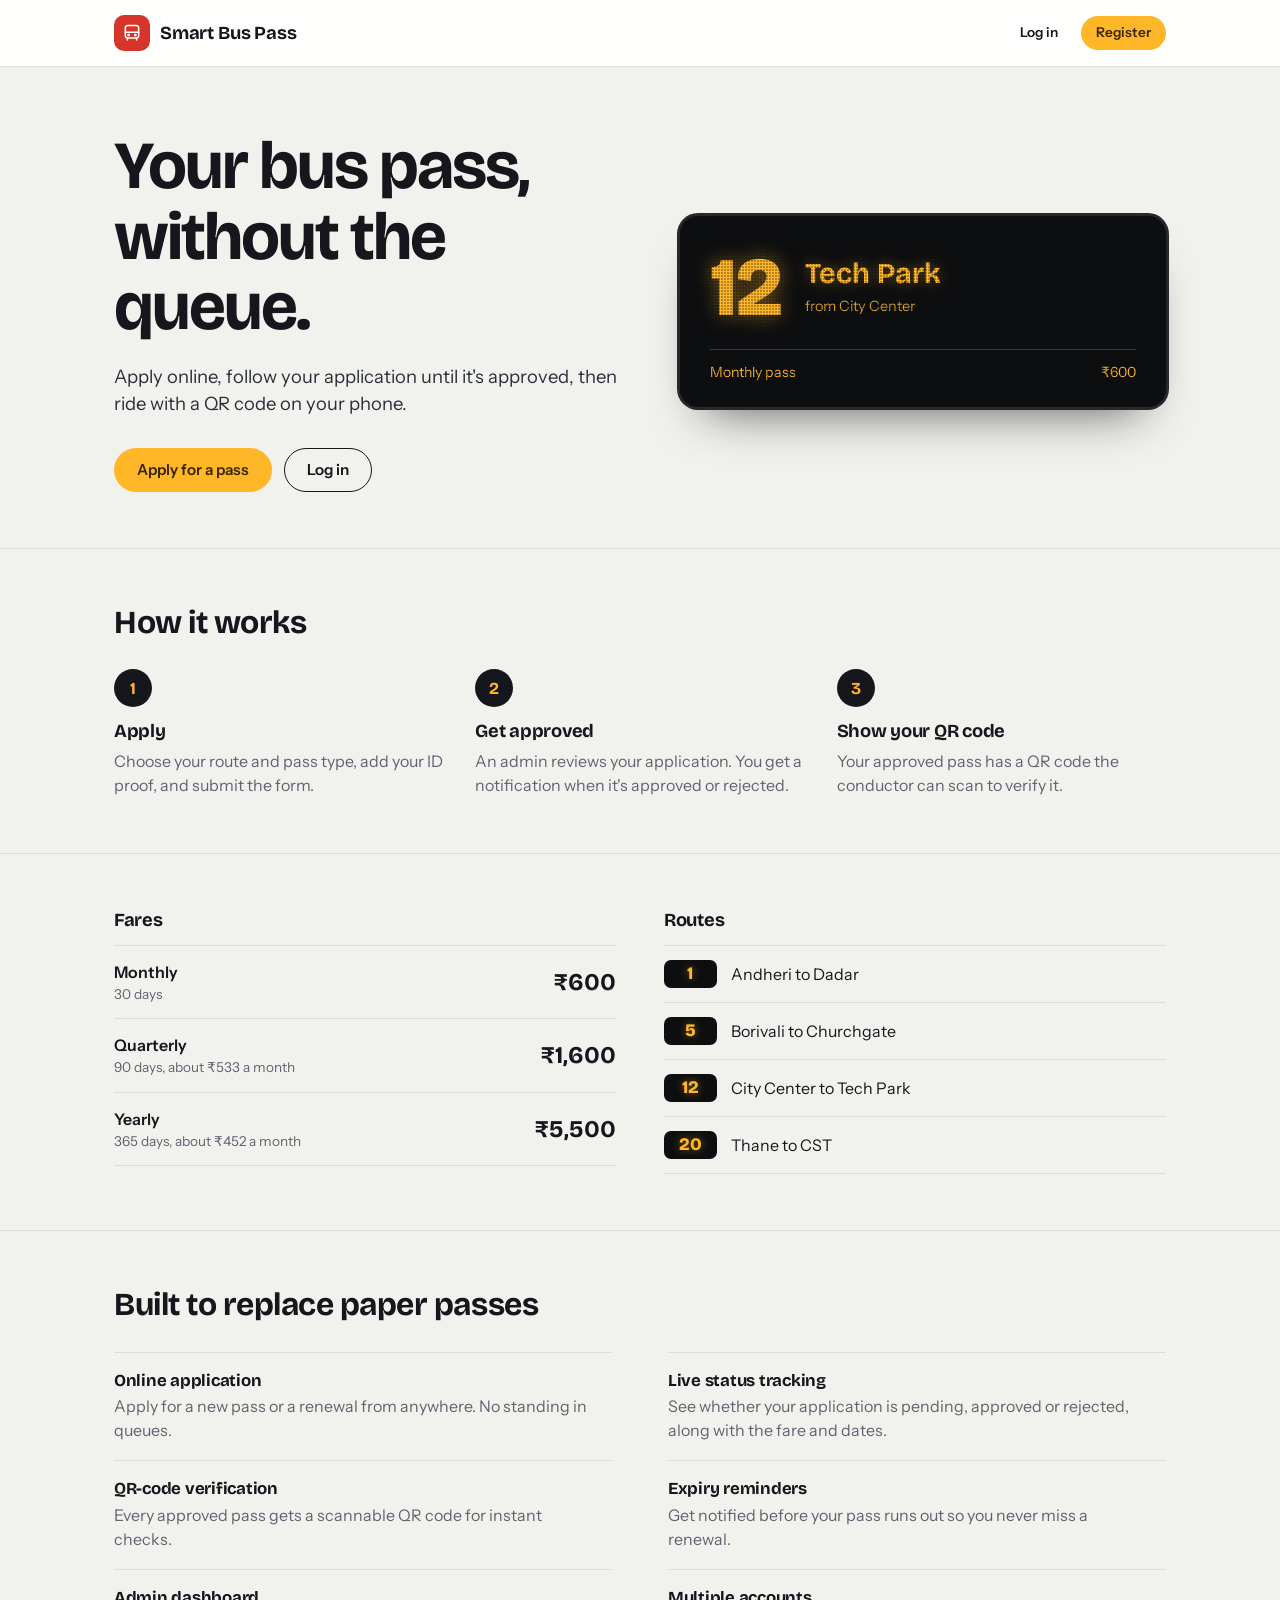
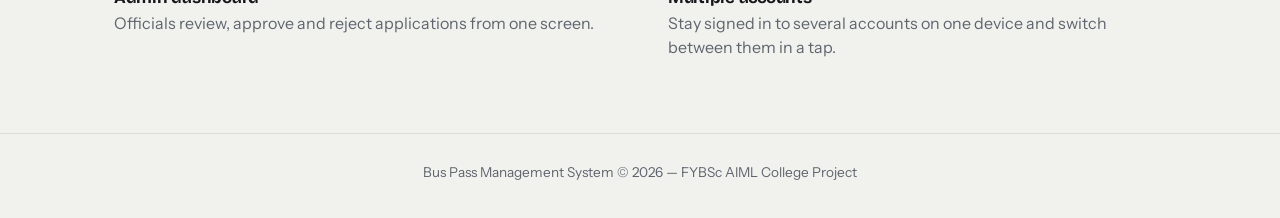
==== index.html @ 81a0984b "Add redesigned frontend with multi-account" ====
<!DOCTYPE html>
<html lang="en">
<head>
<meta charset="UTF-8">
<meta name="viewport" content="width=device-width, initial-scale=1.0">
<title>Smart Bus Pass - Apply for your bus pass online</title>
<link rel="preconnect" href="https://fonts.googleapis.com">
<link rel="preconnect" href="https://fonts.gstatic.com" crossorigin>
<link rel="stylesheet" href="https://fonts.googleapis.com/css2?family=Bricolage+Grotesque:opsz,wght@12..96,500..800&family=Instrument+Sans:wght@400..700&display=swap">
<link rel="stylesheet" href="css/style.css">
</head>
<body>

<header id="topbar"></header>

<main>
  <section class="hero">
    <div class="wrap hero-grid">
      <div>
        <h1>Your bus pass, without the queue.</h1>
        <p class="lede">Apply online, follow your application until it's approved, then ride with a QR code on your phone.</p>
        <div class="hero-cta">
          <a class="btn btn-accent" href="register.html">Apply for a pass</a>
          <a class="btn btn-outline" href="login.html">Log in</a>
        </div>
      </div>

      <div class="board" role="img" aria-label="A bus destination board showing the available routes">
        <div class="roll" id="roll">
          <div class="board-no" id="boardNo">12</div>
          <div>
            <div class="board-dest" id="boardDest">Tech Park</div>
            <div class="board-via" id="boardVia">from City Center</div>
          </div>
        </div>
        <div class="board-foot"><span>Monthly pass</span><span>₹600</span></div>
      </div>
    </div>
  </section>

  <section class="section">
    <div class="wrap">
      <h2>How it works</h2>
      <div class="steps-3">
        <div>
          <div class="step-n">1</div>
          <h3>Apply</h3>
          <p>Choose your route and pass type, add your ID proof, and submit the form.</p>
        </div>
        <div>
          <div class="step-n">2</div>
          <h3>Get approved</h3>
          <p>An admin reviews your application. You get a notification when it's approved or rejected.</p>
        </div>
        <div>
          <div class="step-n">3</div>
          <h3>Show your QR code</h3>
          <p>Your approved pass has a QR code the conductor can scan to verify it.</p>
        </div>
      </div>
    </div>
  </section>

  <section class="section">
    <div class="wrap split">
      <div>
        <h3>Fares</h3>
        <ul class="fare-list" id="fareList"></ul>
      </div>
      <div>
        <h3>Routes</h3>
        <ul class="route-list" id="routeList"></ul>
      </div>
    </div>
  </section>

  <section class="section">
    <div class="wrap">
      <h2>Built to replace paper passes</h2>
      <div class="feature-list">
        <div><h3>Online application</h3><p>Apply for a new pass or a renewal from anywhere. No standing in queues.</p></div>
        <div><h3>Live status tracking</h3><p>See whether your application is pending, approved or rejected, along with the fare and dates.</p></div>
        <div><h3>QR-code verification</h3><p>Every approved pass gets a scannable QR code for instant checks.</p></div>
        <div><h3>Expiry reminders</h3><p>Get notified before your pass runs out so you never miss a renewal.</p></div>
        <div><h3>Admin dashboard</h3><p>Officials review, approve and reject applications from one screen.</p></div>
        <div><h3>Multiple accounts</h3><p>Stay signed in to several accounts on one device and switch between them in a tap.</p></div>
      </div>
    </div>
  </section>
</main>

<p class="footer">Bus Pass Management System &copy; 2026 &mdash; FYBSc AIML College Project</p>

<script src="js/app.js"></script>
<script>
(function () {
  initNavbar('home');

  /* Fares and routes come from js/app.js so they are edited in one place */
  document.getElementById('fareList').innerHTML = Object.keys(PASS_TYPES).map(function (name) {
    const p = PASS_TYPES[name];
    const perMonth = Math.round(p.price / (p.days / 30));
    return '<li><span class="fare-name">' + name + '<span class="fare-note">' + p.days + ' days' +
      (p.days > 30 ? ', about ₹' + perMonth + ' a month' : '') + '</span></span>' +
      '<span class="fare-price">₹' + p.price.toLocaleString('en-IN') + '</span></li>';
  }).join('');

  document.getElementById('routeList').innerHTML = ROUTES.map(function (r) {
    return '<li><span class="plate">' + r.no + '</span><span>' + r.from + ' to ' + r.to + '</span></li>';
  }).join('');

  /* The one piece of motion on this page: the board rolls through the routes */
  if (window.matchMedia('(prefers-reduced-motion: reduce)').matches) return;
  const roll = document.getElementById('roll');
  let i = ROUTES.findIndex(function (r) { return r.no === '12'; });
  setInterval(function () {
    i = (i + 1) % ROUTES.length;
    roll.classList.add('out');
    setTimeout(function () {
      const r = ROUTES[i];
      document.getElementById('boardNo').textContent = r.no;
      document.getElementById('boardDest').textContent = r.to;
      document.getElementById('boardVia').textContent = 'from ' + r.from;
      roll.classList.remove('out');
      roll.classList.add('in');
      setTimeout(function () { roll.classList.remove('in'); }, 320);
    }, 300);
  }, 3400);
})();
</script>
</body>
</html>
---- css/style.css ----
/* =========================================================
   Smart Bus Pass - Stylesheet
   Look: the amber LED destination board of a city bus, and
   a paper ticket with a tear-off stub for the pass itself.
   ========================================================= */

/* ===== Tokens ===== */
:root{
  --ink:#15171c;
  --ink-soft:#2b2f38;
  --paper:#f1f2ee;
  --card:#ffffff;
  --line:#dcdfd8;
  --line-soft:#eaece6;
  --muted:#5f646e;

  --signal:#d7352b;
  --lamp:#ffb627;
  --lamp-ink:#3a2700;

  --ok:#0f7a5f;   --ok-bg:#d9efe7;
  --warn:#8a5700; --warn-bg:#ffefc4;
  --bad:#b3271f;  --bad-bg:#fbe0dd;
  --off:#5f646e;  --off-bg:#e6e8e3;

  --display:"Bricolage Grotesque","Trebuchet MS",system-ui,sans-serif;
  --body:"Instrument Sans",system-ui,-apple-system,"Segoe UI",Roboto,sans-serif;

  --r-input:10px;
  --r-card:16px;
  --r-ticket:20px;
}

/* ===== Base ===== */
*{box-sizing:border-box;margin:0;padding:0;}
html{-webkit-text-size-adjust:100%;}
body{
  font-family:var(--body);
  font-size:1rem;line-height:1.5;
  background:var(--paper);color:var(--ink);
  min-height:100vh;
  -webkit-font-smoothing:antialiased;
}
h1,h2,h3{font-family:var(--display);letter-spacing:-.015em;line-height:1.15;}
a{color:inherit;text-decoration:none;}
ul{list-style:none;}
button{font-family:inherit;}
:focus-visible{outline:2px solid var(--ink);outline-offset:2px;}
.on-dark :focus-visible{outline-color:var(--lamp);}
.ic{display:block;flex:none;}
[hidden]{display:none !important;}

.wrap{max-width:1100px;margin:0 auto;padding:0 24px;}
.page{padding-top:36px;padding-bottom:72px;}
.page-narrow{max-width:760px;}

/* ===== Top bar ===== */
.topbar{
  position:sticky;top:0;z-index:40;
  background:rgba(255,255,255,.94);
  -webkit-backdrop-filter:saturate(1.4) blur(8px);backdrop-filter:saturate(1.4) blur(8px);
  border-bottom:1px solid var(--line);
}
.topbar-inner{
  max-width:1100px;margin:0 auto;padding:0 24px;min-height:66px;
  display:flex;align-items:center;gap:20px;flex-wrap:wrap;
}
.brand{display:inline-flex;align-items:center;gap:10px;font:700 1.15rem var(--display);letter-spacing:-.01em;}
.brand-mark{
  width:36px;height:36px;border-radius:10px;background:var(--signal);color:#fff;
  display:grid;place-items:center;flex:none;
}
.topnav{display:flex;gap:4px;flex:1;}
.nav-link{
  padding:8px 14px;border-radius:999px;font-weight:600;font-size:.92rem;
  color:var(--ink-soft);white-space:nowrap;transition:background .15s,color .15s;
}
.nav-link:hover{background:var(--line-soft);}
.nav-link.active{background:var(--ink);color:#fff;}
.topbar-right{display:flex;align-items:center;gap:8px;margin-left:auto;}
.admin-tag{
  background:var(--lamp);color:var(--lamp-ink);font:700 .75rem var(--body);
  padding:3px 10px;border-radius:999px;margin-left:2px;
}

.icon-btn{
  position:relative;width:42px;height:42px;border-radius:50%;
  display:grid;place-items:center;border:1.5px solid var(--line);background:#fff;color:var(--ink);
  transition:border-color .15s;
}
.icon-btn:hover{border-color:var(--ink);}
.count-dot{
  position:absolute;top:-6px;right:-6px;min-width:22px;height:22px;padding:0 4px;border-radius:999px;
  background:var(--signal);color:#fff;font:700 .72rem/18px var(--body);text-align:center;
  border:2px solid #fff;box-sizing:border-box;
}

@media(max-width:820px){
  .wrap{padding:0 16px;}
  .page{padding-top:26px;}
  .topbar-inner{padding:10px 16px;gap:10px 12px;}
  .topnav{order:3;flex-basis:100%;overflow-x:auto;padding-bottom:4px;-webkit-overflow-scrolling:touch;}
  .acct-name{display:none;}
  .acct-btn{padding-right:8px;}
  .brand{font-size:1.02rem;gap:8px;}
  .topbar-right .btn-sm{padding:7px 12px;}
  .filters .search{min-width:0;flex:1 1 200px;}
}

/* ===== Account switcher ===== */
.acct{position:relative;}
.acct-btn{
  display:inline-flex;align-items:center;gap:8px;padding:4px 10px 4px 4px;
  border-radius:999px;border:1.5px solid var(--line);background:#fff;cursor:pointer;
  font:600 .9rem var(--body);color:var(--ink);transition:border-color .15s;
}
.acct-btn:hover,.acct-btn[aria-expanded="true"]{border-color:var(--ink);}
.acct-btn .ic{transition:transform .15s;}
.acct-btn[aria-expanded="true"] .ic{transform:rotate(180deg);}
.avatar{
  display:inline-grid;place-items:center;border-radius:50%;color:#fff;
  font:700 .8rem var(--body);flex:none;letter-spacing:.02em;
}
.acct-panel{
  position:absolute;right:0;top:calc(100% + 10px);width:min(340px,92vw);
  background:#fff;border:1px solid var(--line);border-radius:16px;padding:8px;z-index:60;
  box-shadow:0 24px 48px -16px rgba(13,14,16,.35);
}
.acct-title{padding:8px 10px 6px;font-size:.82rem;color:var(--muted);font-weight:600;}
.acct-list{display:grid;gap:2px;}
.acct-item{
  width:100%;display:flex;align-items:center;gap:12px;padding:8px 10px;border-radius:12px;
  border:0;background:transparent;cursor:pointer;text-align:left;font:inherit;color:inherit;
}
.acct-item:hover{background:var(--line-soft);}
.acct-item.current{background:#fff6dc;cursor:default;}
.acct-item.current .ic{color:var(--ok);}
.acct-meta{flex:1;min-width:0;display:flex;flex-direction:column;}
.acct-meta b{font-size:.92rem;font-weight:600;}
.acct-meta small{color:var(--muted);font-size:.8rem;overflow:hidden;text-overflow:ellipsis;white-space:nowrap;}
.acct-actions{border-top:1px solid var(--line-soft);margin-top:8px;padding-top:6px;display:grid;}
.acct-action{
  display:flex;align-items:center;gap:10px;padding:10px;border-radius:10px;border:0;background:none;
  cursor:pointer;font:600 .9rem var(--body);color:var(--ink);text-align:left;width:100%;
}
.acct-action:hover{background:var(--line-soft);}
.acct-action.danger{color:var(--bad);}
.acct-note{padding:8px 10px;font-size:.82rem;color:var(--muted);}
.tag{
  font:700 .7rem var(--body);padding:2px 8px;border-radius:999px;background:var(--lamp);color:var(--lamp-ink);
}
.count-pill{
  min-width:22px;height:22px;padding:0 6px;border-radius:999px;background:var(--signal);color:#fff;
  font:700 .75rem/22px var(--body);text-align:center;
}

/* ===== Page header ===== */
.page-head{margin-bottom:26px;}
.page-head h1{font-size:clamp(1.7rem,3.4vw,2.3rem);font-weight:700;}
.page-head p{color:var(--muted);margin-top:6px;max-width:60ch;}
.page-head .row{display:flex;align-items:center;gap:12px;flex-wrap:wrap;}

/* ===== Cards & layout ===== */
.card{
  background:var(--card);border:1px solid var(--line);border-radius:var(--r-card);
  padding:24px;margin-bottom:22px;
}
.card-head{display:flex;justify-content:space-between;align-items:center;gap:12px;flex-wrap:wrap;margin-bottom:14px;}
.card-head h2{font-size:1.15rem;font-weight:700;}
.grid{display:grid;gap:20px;}
.grid-2{grid-template-columns:1fr 1fr;}
.grid-3{grid-template-columns:repeat(3,1fr);}
@media(max-width:800px){.grid-2,.grid-3{grid-template-columns:1fr;}}

/* ===== Stat strip ===== */
.stats{
  display:grid;grid-template-columns:repeat(4,1fr);
  background:#fff;border:1px solid var(--line);border-radius:var(--r-card);margin-bottom:24px;
}
.stat{padding:20px 22px;border-left:1px solid var(--line);}
.stat:first-child{border-left:0;}
.stat-num{font:700 2.4rem/1 var(--display);letter-spacing:-.02em;}
.stat-label{display:flex;align-items:center;gap:8px;color:var(--muted);font-size:.9rem;margin-top:10px;}
.dot{width:8px;height:8px;border-radius:50%;background:var(--ink);flex:none;}
.dot.ok{background:var(--ok);} .dot.warn{background:var(--lamp);} .dot.bad{background:var(--bad);}
@media(max-width:760px){
  .stats{grid-template-columns:1fr 1fr;}
  .stat:nth-child(3){border-left:0;}
  .stat:nth-child(n+3){border-top:1px solid var(--line);}
}

/* ===== Route plate + LED board ===== */
.plate{
  display:inline-flex;align-items:center;justify-content:center;min-width:2.6em;padding:.05em .5em;
  background:#0d0e10;color:var(--lamp);font:800 1.1rem/1.5 var(--display);letter-spacing:.02em;
  border-radius:7px;text-shadow:0 0 8px rgba(255,182,39,.5);flex:none;
}
.plate-lg{font-size:2rem;border-radius:10px;padding:.05em .55em;}

.board{
  position:relative;background:#0d0e10;color:var(--lamp);border-radius:18px;padding:30px 30px 24px;
  box-shadow:0 0 0 3px #26282e,0 28px 50px -26px rgba(13,14,16,.7);overflow:hidden;
}
.board::after{
  content:"";position:absolute;inset:0;pointer-events:none;
  background:radial-gradient(circle at center,transparent 0,transparent 1.1px,rgba(13,14,16,.5) 1.6px);
  background-size:3px 3px;
}
.board-row{display:flex;align-items:center;gap:22px;}
.board-no{font:800 clamp(3.2rem,8vw,5.2rem)/1 var(--display);text-shadow:0 0 20px rgba(255,182,39,.55);}
.board-dest{font:700 clamp(1.25rem,2.6vw,1.8rem)/1.15 var(--display);text-shadow:0 0 14px rgba(255,182,39,.45);}
.board-via{font-size:.9rem;opacity:.85;margin-top:6px;}
.board-foot{
  border-top:1px solid rgba(255,182,39,.25);margin-top:20px;padding-top:12px;
  display:flex;justify-content:space-between;gap:12px;font-size:.88rem;
}
.roll{display:flex;align-items:center;gap:22px;min-width:0;}
.roll.out{animation:rollOut .3s ease-in forwards;}
.roll.in{animation:rollIn .3s ease-out;}
@keyframes rollOut{to{transform:translateY(-45%);opacity:0;}}
@keyframes rollIn{from{transform:translateY(45%);opacity:0;}}

/* ===== Forms ===== */
.field{margin-bottom:18px;}
.field > label,.label{display:block;font-weight:600;font-size:.9rem;margin-bottom:6px;}
.field input:not([type="radio"]),
.field select,
.control{
  width:100%;padding:12px 14px;border:1.5px solid var(--line);border-radius:var(--r-input);
  font:inherit;font-size:.97rem;background:#fff;color:var(--ink);transition:border-color .15s,box-shadow .15s;
}
.field select,select.control{
  appearance:none;-webkit-appearance:none;padding-right:38px;
  background-image:url("data:image/svg+xml,%3Csvg xmlns='http://www.w3.org/2000/svg' width='16' height='16' viewBox='0 0 24 24' fill='none' stroke='%2315171c' stroke-width='2' stroke-linecap='round' stroke-linejoin='round'%3E%3Cpath d='m6 9 6 6 6-6'/%3E%3C/svg%3E");
  background-repeat:no-repeat;background-position:right 12px center;
}
.field input:not([type="radio"]):focus,
.field select:focus,
.control:focus{
  outline:none;border-color:var(--ink);box-shadow:0 0 0 4px rgba(255,182,39,.45);
}
.form-hint{font-size:.82rem;color:var(--muted);margin-top:5px;}
.error-text{
  display:none;color:var(--bad);font-size:.88rem;margin-top:8px;font-weight:600;
}
.search{position:relative;}
.search .ic{position:absolute;left:12px;top:50%;transform:translateY(-50%);color:var(--muted);}
.search .control{padding-left:38px;}

/* Pass type tiles */
.tiles{display:grid;grid-template-columns:repeat(3,1fr);gap:10px;}
.tile{position:relative;display:block;}
.tile input{position:absolute;inset:0;opacity:0;cursor:pointer;margin:0;}
.tile-body{
  display:block;height:100%;border:1.5px solid var(--line);border-radius:12px;padding:12px 14px;
  background:#fff;transition:border-color .15s,background .15s;
}
.tile:hover .tile-body{border-color:var(--ink-soft);}
.tile input:checked + .tile-body{border-color:var(--ink);background:#fff8e2;box-shadow:inset 0 0 0 1px var(--ink);}
.tile input:focus-visible + .tile-body{outline:2px solid var(--ink);outline-offset:2px;}
.tile-name{display:block;font-weight:600;font-size:.9rem;}
.tile-price{display:block;font:700 1.35rem var(--display);margin-top:2px;}
.tile-sub{display:block;color:var(--muted);font-size:.8rem;}
@media(max-width:520px){.tiles{grid-template-columns:1fr;}}

/* ===== Buttons ===== */
.btn{
  display:inline-flex;align-items:center;justify-content:center;gap:8px;
  padding:11px 22px;border-radius:999px;border:1.5px solid transparent;cursor:pointer;
  font:600 .95rem var(--body);line-height:1.3;transition:background .15s,color .15s,border-color .15s,transform .05s;
}
.btn:active{transform:translateY(1px);}
.btn-primary{background:var(--ink);color:#fff;}
.btn-primary:hover{background:var(--ink-soft);}
.btn-accent{background:var(--lamp);color:var(--lamp-ink);}
.btn-accent:hover{background:#ffc552;}
.btn-outline{border-color:var(--ink);color:var(--ink);background:transparent;}
.btn-outline:hover{background:var(--ink);color:#fff;}
.btn-ghost{color:var(--ink);background:transparent;}
.btn-ghost:hover{background:var(--line-soft);}
.btn-success{background:var(--ok);color:#fff;}
.btn-success:hover{filter:brightness(1.1);}
.btn-danger{background:#fff;color:var(--bad);border-color:#efc3bf;}
.btn-danger:hover{background:var(--bad-bg);}
.btn-block{width:100%;}
.btn-sm{padding:7px 14px;font-size:.85rem;}

/* ===== Badges ===== */
.badge{
  display:inline-flex;align-items:center;gap:6px;padding:3px 11px 3px 9px;border-radius:999px;
  font-size:.8rem;font-weight:600;white-space:nowrap;
}
.badge::before{content:"";width:7px;height:7px;border-radius:50%;background:currentColor;}
.badge-pending{background:var(--warn-bg);color:var(--warn);}
.badge-approved{background:var(--ok-bg);color:var(--ok);}
.badge-rejected{background:var(--bad-bg);color:var(--bad);}
.badge-expired{background:var(--off-bg);color:var(--off);}

/* ===== Tables ===== */
.table-wrap{overflow-x:auto;margin:0 -6px;padding:0 6px;}
table{width:100%;border-collapse:collapse;}
th,td{text-align:left;padding:14px 12px;border-bottom:1px solid var(--line-soft);font-size:.93rem;vertical-align:middle;}
th{color:var(--muted);font-size:.82rem;font-weight:600;white-space:nowrap;}
tbody tr:last-child td{border-bottom:0;}
tbody tr:hover td{background:#fafaf7;}
.cell-route{display:flex;align-items:center;gap:10px;}
.cell-route span:last-child{min-width:150px;}
.pass-id{font-weight:700;font-variant-numeric:tabular-nums;letter-spacing:.03em;}
.sub-line{display:block;color:var(--muted);font-size:.8rem;}

/* ===== Auth pages ===== */
.auth{min-height:100vh;display:grid;grid-template-columns:minmax(340px,5fr) 6fr;}
.auth-side{
  background:var(--ink);color:#fff;padding:40px 44px;
  display:flex;flex-direction:column;justify-content:space-between;gap:36px;
}
.auth-side .brand-mark{background:var(--signal);}
.auth-tag{font:700 clamp(1.5rem,2.6vw,2.1rem)/1.15 var(--display);letter-spacing:-.02em;max-width:16ch;}
.auth-main{display:flex;align-items:center;justify-content:center;padding:40px 24px;}
.auth-form{width:100%;max-width:400px;}
.auth-form h1{font-size:2rem;font-weight:700;}
.auth-form .sub{color:var(--muted);margin:6px 0 26px;}
.auth-form .switch{margin-top:20px;color:var(--muted);font-size:.93rem;}
.auth-form .switch a{color:var(--ink);font-weight:700;text-decoration:underline;text-underline-offset:3px;}
.notice{
  background:#fff8e2;border:1px solid #f0d78a;border-radius:12px;padding:12px 14px;
  font-size:.9rem;margin-bottom:20px;
}
.notice a{font-weight:700;text-decoration:underline;text-underline-offset:3px;}
.demo{margin-top:26px;padding-top:18px;border-top:1px solid var(--line);}
.demo p{font-size:.82rem;color:var(--muted);margin-bottom:10px;}
.demo .row{display:flex;gap:8px;flex-wrap:wrap;}
@media(max-width:860px){
  .auth{grid-template-columns:1fr;}
  .auth-side{padding:20px 24px;}
  .auth-side .board,.auth-side .auth-tag{display:none;}
  .auth-main{align-items:flex-start;padding-top:32px;}
}

/* ===== Landing ===== */
.hero{padding:64px 0 56px;}
.hero-grid{display:grid;grid-template-columns:1.05fr 1fr;gap:56px;align-items:center;}
.hero h1{font-size:clamp(2.5rem,5.6vw,4.2rem);font-weight:700;letter-spacing:-.03em;line-height:1.05;}
.lede{font-size:1.15rem;color:var(--ink-soft);margin-top:20px;max-width:46ch;}
.hero-cta{display:flex;gap:12px;flex-wrap:wrap;margin-top:30px;}
.section{padding:56px 0;border-top:1px solid var(--line);}
.section > .wrap > h2{font-size:clamp(1.5rem,3vw,2rem);font-weight:700;margin-bottom:28px;}
.steps-3{display:grid;grid-template-columns:repeat(3,1fr);gap:32px;}
.step-n{
  width:38px;height:38px;border-radius:50%;background:var(--ink);color:var(--lamp);
  display:grid;place-items:center;font:700 1.05rem var(--display);margin-bottom:14px;
}
.steps-3 h3{font-size:1.15rem;margin-bottom:6px;}
.steps-3 p{color:var(--muted);max-width:34ch;}
.split{display:grid;grid-template-columns:1fr 1fr;gap:48px;}
.split h3{font-size:1.15rem;margin-bottom:14px;}
.fare-list li,.route-list li{
  display:flex;align-items:center;gap:14px;padding:14px 0;border-bottom:1px solid var(--line);
}
.fare-list li:first-child,.route-list li:first-child{border-top:1px solid var(--line);}
.fare-name{font-weight:600;}
.fare-note{display:block;color:var(--muted);font-size:.85rem;font-weight:400;}
.fare-price{margin-left:auto;font:700 1.5rem var(--display);}
.route-list .plate{min-width:3em;}
.feature-list{display:grid;grid-template-columns:1fr 1fr;gap:0 56px;}
.feature-list div{padding:18px 0;border-top:1px solid var(--line);}
.feature-list h3{font-size:1.05rem;margin-bottom:4px;}
.feature-list p{color:var(--muted);max-width:44ch;}
@media(max-width:860px){
  .hero{padding-top:36px;}
  .hero-grid,.split,.feature-list{grid-template-columns:1fr;gap:32px;}
  .feature-list{gap:0;}
  .steps-3{grid-template-columns:1fr;gap:26px;}
}
.footer{text-align:center;padding:28px 20px 36px;color:var(--muted);font-size:.85rem;border-top:1px solid var(--line);}

/* ===== Apply page ===== */
.apply-grid{display:grid;grid-template-columns:1fr 330px;gap:24px;align-items:start;}
.summary{position:sticky;top:90px;background:var(--ink);color:#fff;border-radius:var(--r-card);padding:22px;}
.summary h2{font-size:1rem;font-weight:600;color:#c9ccd3;margin-bottom:16px;font-family:var(--body);letter-spacing:0;}
.summary .route-line{display:flex;align-items:center;gap:14px;min-height:56px;}
.summary .route-name{font:700 1.15rem/1.2 var(--display);}
.summary dl{margin-top:18px;border-top:1px solid #383c46;}
.summary dl div{display:flex;justify-content:space-between;padding:11px 0;border-bottom:1px solid #383c46;font-size:.93rem;}
.summary dt{color:#c9ccd3;}
.summary .total{display:flex;justify-content:space-between;align-items:baseline;margin-top:16px;}
.summary .total b{font:700 2.1rem var(--display);color:var(--lamp);}
@media(max-width:900px){.apply-grid{grid-template-columns:1fr;}.summary{position:static;order:-1;}}

/* ===== Track ===== */
.track-top{display:flex;justify-content:space-between;align-items:center;gap:12px;flex-wrap:wrap;}
.track-id{display:flex;align-items:center;gap:12px;flex-wrap:wrap;}
.kv{display:grid;grid-template-columns:repeat(4,1fr);gap:16px;margin-top:18px;}
.kv dt{color:var(--muted);font-size:.82rem;}
.kv dd{font-weight:600;margin-top:2px;}
@media(max-width:800px){.kv{grid-template-columns:1fr 1fr;}}
.steps{display:grid;grid-template-columns:repeat(3,1fr);margin-top:24px;}
.step{position:relative;text-align:center;font-size:.85rem;color:var(--muted);}
.step-dot{
  width:28px;height:28px;border-radius:50%;margin:0 auto 8px;display:grid;place-items:center;
  background:#fff;border:2px solid var(--line);color:var(--muted);position:relative;z-index:1;
}
.step::before{content:"";position:absolute;top:13px;left:-50%;width:100%;height:2px;background:var(--line);}
.step:first-child::before{display:none;}
.step.done,.step.current{color:var(--ink);font-weight:600;}
.step.done .step-dot{background:var(--ok);border-color:var(--ok);color:#fff;}
.step.done::before,.step.current::before{background:var(--ok);}
.step.current .step-dot{border-color:var(--lamp);color:var(--ink);box-shadow:0 0 0 4px rgba(255,182,39,.35);}
.step.bad{color:var(--bad);font-weight:600;}
.step.bad .step-dot{background:var(--bad);border-color:var(--bad);color:#fff;}
.step.bad::before{background:var(--bad);}
.step.off{font-weight:600;}
.step.off .step-dot{background:var(--off);border-color:var(--off);color:#fff;}
.step.off::before{background:var(--off);}

/* ===== Ticket (My pass) ===== */
.ticket{
  display:grid;grid-template-columns:1fr 250px;background:#fff;border-radius:var(--r-ticket);
  box-shadow:0 0 0 1px var(--line),0 24px 44px -26px rgba(13,14,16,.5);
  max-width:780px;margin:0 auto 32px;position:relative;
}
.ticket.expired{filter:grayscale(1);opacity:.75;}
.ticket-main{padding:26px 30px 28px;}
.ticket-top{display:flex;justify-content:space-between;align-items:center;margin-bottom:22px;}
.ticket-brand{display:flex;align-items:center;gap:8px;font:700 .95rem var(--display);}
.ticket-brand .brand-mark{width:26px;height:26px;border-radius:8px;}
.ticket-route{display:flex;align-items:center;gap:16px;}
.ticket-route .route-name{font:700 1.45rem/1.15 var(--display);letter-spacing:-.015em;}
.ticket .kv{grid-template-columns:1fr 1fr;margin-top:24px;gap:18px 20px;}
.ticket .meter-row{margin-top:24px;}
.meter-label{display:flex;justify-content:space-between;font-size:.85rem;color:var(--muted);margin-bottom:6px;}
.meter{height:6px;background:var(--line-soft);border-radius:4px;overflow:hidden;}
.meter i{display:block;height:100%;background:var(--ok);border-radius:4px;}
.meter.on-dark-meter{background:#383c46;}
.meter.on-dark-meter i{background:var(--lamp);}
.ticket-stub{
  position:relative;border-left:2px dashed var(--line);padding:26px 22px;
  display:flex;flex-direction:column;align-items:center;justify-content:center;gap:12px;text-align:center;
}
.ticket-stub::before,.ticket-stub::after{
  content:"";position:absolute;left:-14px;width:26px;height:26px;border-radius:50%;background:var(--paper);
  box-shadow:inset 0 0 0 1px var(--line);
}
.ticket-stub::before{top:-13px;clip-path:inset(50% 0 0 0);}
.ticket-stub::after{bottom:-13px;clip-path:inset(0 0 50% 0);}
.qr-box{background:#fff;border:1px solid var(--line);border-radius:14px;padding:12px;display:grid;place-items:center;}
.qr-box img,.qr-box canvas{display:block;}
.stub-note{font-size:.82rem;color:var(--muted);}
@media(max-width:700px){
  .ticket{grid-template-columns:1fr;}
  .ticket-stub{border-left:0;border-top:2px dashed var(--line);}
  .ticket-stub::before{left:-13px;top:-14px;clip-path:inset(0 0 0 50%);}
  .ticket-stub::after{left:auto;right:-13px;bottom:auto;top:-14px;clip-path:inset(0 50% 0 0);}
  .ticket-main{padding:22px 22px 24px;}
}
.ticket-actions{display:flex;gap:10px;justify-content:center;flex-wrap:wrap;margin-top:-8px;margin-bottom:8px;}

/* Dashboard: current pass */
.peek{
  display:flex;align-items:center;gap:24px;flex-wrap:wrap;
  background:var(--ink);color:#fff;border-radius:var(--r-card);padding:22px 26px;margin-bottom:24px;
}
.peek-main{display:flex;align-items:center;gap:16px;flex:1;min-width:240px;}
.peek .route-name{font:700 1.25rem/1.2 var(--display);}
.peek small{display:block;color:#c9ccd3;margin-top:2px;}
.peek-meter{flex:1;min-width:200px;max-width:320px;}
.peek .meter-label{color:#c9ccd3;}
.peek.empty{background:#fff;color:var(--ink);border:1.5px dashed #b9bdb4;}
.peek.empty small{color:var(--muted);}

/* ===== Notifications ===== */
.notif{
  display:grid;grid-template-columns:40px 1fr;gap:14px;padding:16px 12px 16px 14px;
  border-bottom:1px solid var(--line-soft);border-left:3px solid transparent;
}
.notif:last-child{border-bottom:0;}
.notif.unread{background:#fff8e2;border-left-color:var(--lamp);}
.notif-ic{width:40px;height:40px;border-radius:50%;display:grid;place-items:center;background:var(--line-soft);color:var(--ink);}
.notif-ic.ok{background:var(--ok-bg);color:var(--ok);}
.notif-ic.bad{background:var(--bad-bg);color:var(--bad);}
.notif .title{font-weight:700;}
.notif .time{font-size:.8rem;color:var(--muted);margin-top:2px;}

/* ===== Empty state ===== */
.empty-state{text-align:center;padding:44px 20px;color:var(--muted);}
.empty-state .ic-wrap{
  width:60px;height:60px;border-radius:50%;background:var(--line-soft);color:var(--ink);
  display:grid;place-items:center;margin:0 auto 14px;
}
.empty-state p{max-width:40ch;margin:0 auto;}
.empty-state .btn{margin-top:16px;}
.empty-state.tight{padding:28px 10px;}

/* ===== Utility ===== */
.flex{display:flex;}
.flex-between{display:flex;justify-content:space-between;align-items:center;gap:12px;}
.gap-10{gap:10px;}
.mt-10{margin-top:10px;}
.mt-20{margin-top:20px;}
.mb-10{margin-bottom:10px;}
.text-center{text-align:center;}
.text-muted{color:var(--muted);}
.filters{display:flex;gap:10px;flex-wrap:wrap;}
.filters .search{min-width:290px;}

/* ===== Toast ===== */
.toast{
  position:fixed;left:50%;bottom:28px;transform:translateX(-50%);z-index:999;
  background:var(--ink);color:#fff;padding:13px 20px 13px 18px;border-radius:12px;
  font-weight:600;font-size:.93rem;
  box-shadow:inset 5px 0 0 var(--ok),0 18px 40px -14px rgba(13,14,16,.6);display:none;max-width:92vw;
}
.toast.error{box-shadow:inset 5px 0 0 var(--signal),0 18px 40px -14px rgba(13,14,16,.6);}

/* ===== Motion + print ===== */
@media (prefers-reduced-motion:reduce){
  *,*::before,*::after{animation:none !important;transition:none !important;}
}
@media print{
  .topbar,.no-print,.footer{display:none !important;}
  body{background:#fff;}
  .ticket{box-shadow:none;border:1px solid #999;}
  .ticket-stub::before,.ticket-stub::after{display:none;}
}
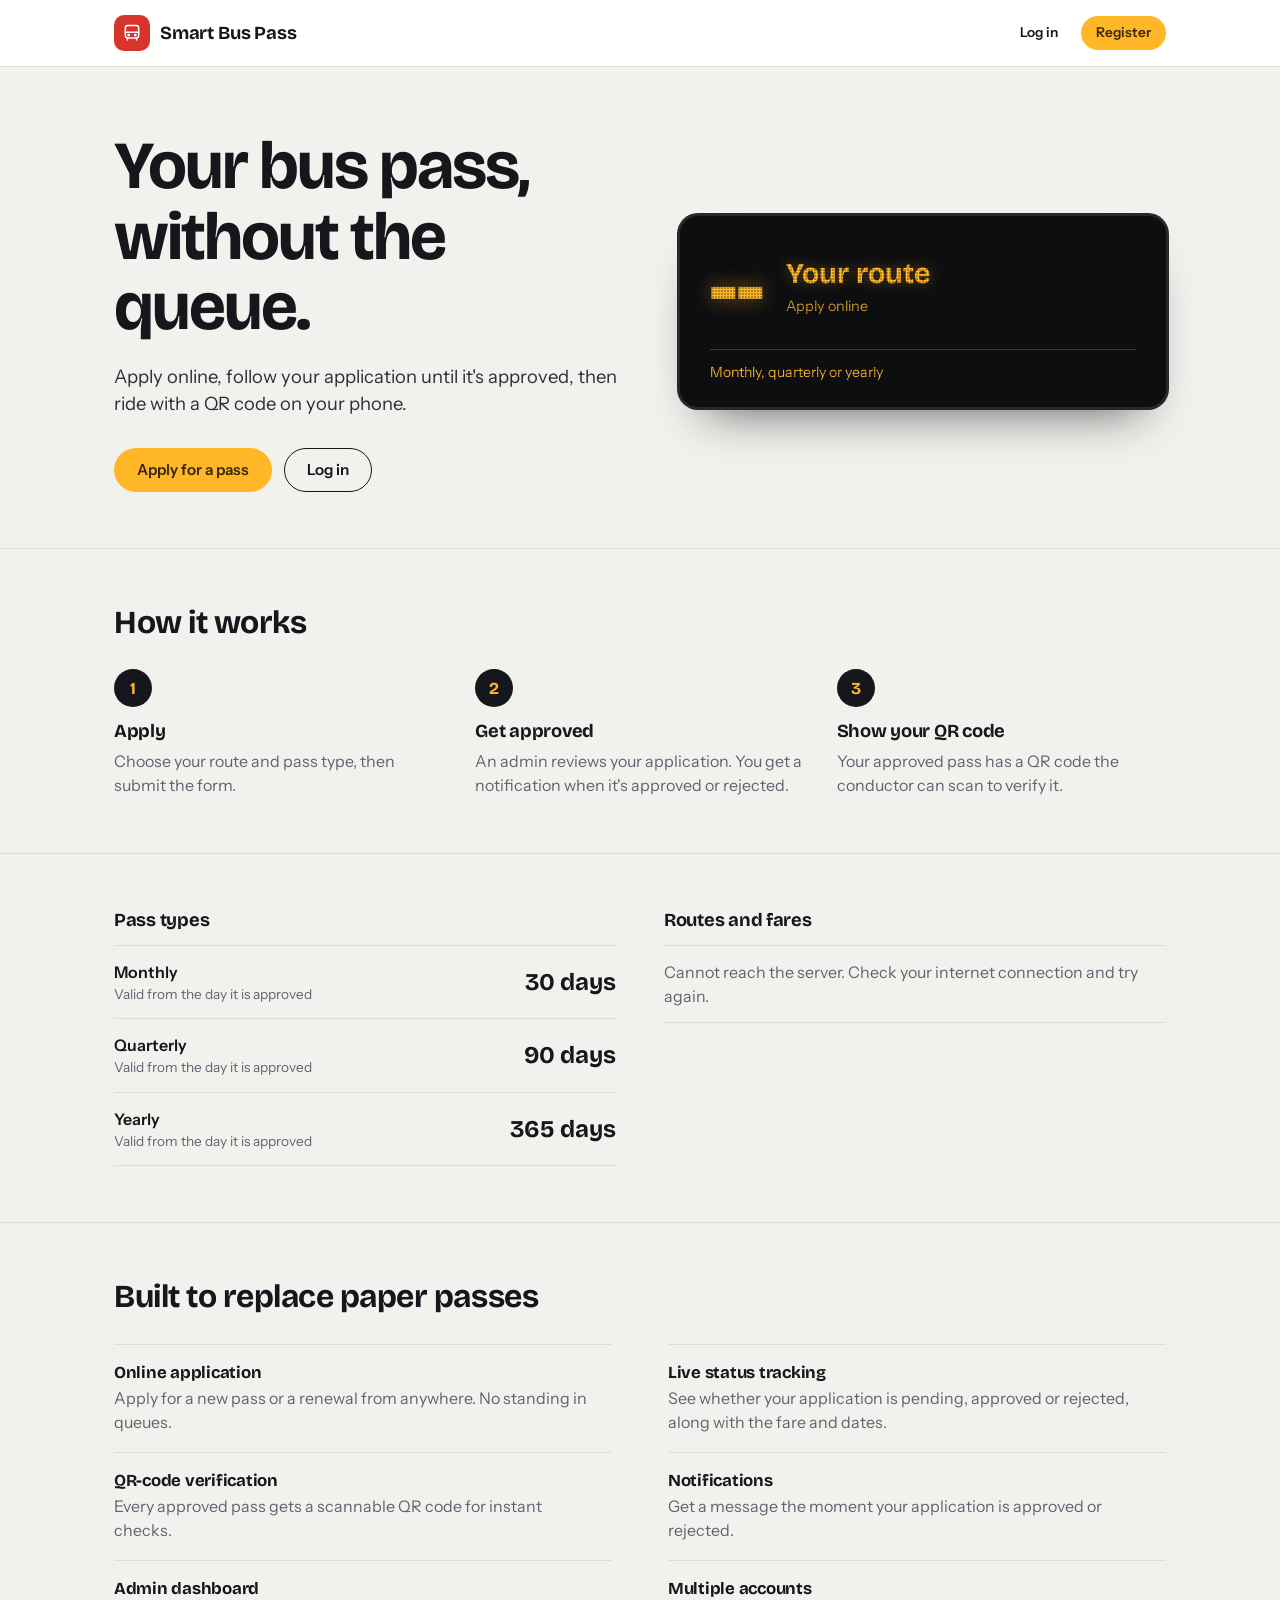
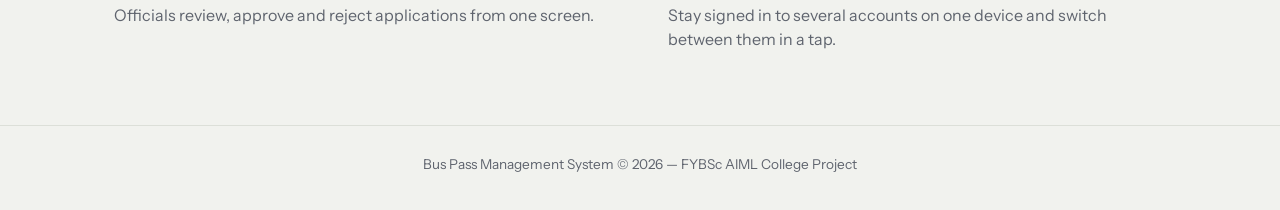
==== commit 96e3ca70: "Connect frontend to Flask API" ====
--- a/index.html
+++ b/index.html
@@ -27,13 +27,13 @@
 
       <div class="board" role="img" aria-label="A bus destination board showing the available routes">
         <div class="roll" id="roll">
-          <div class="board-no" id="boardNo">12</div>
+          <div class="board-no" id="boardNo">--</div>
           <div>
-            <div class="board-dest" id="boardDest">Tech Park</div>
-            <div class="board-via" id="boardVia">from City Center</div>
+            <div class="board-dest" id="boardDest">Your route</div>
+            <div class="board-via" id="boardVia">Apply online</div>
           </div>
         </div>
-        <div class="board-foot"><span>Monthly pass</span><span>₹600</span></div>
+        <div class="board-foot"><span>Monthly, quarterly or yearly</span><span id="boardFare"></span></div>
       </div>
     </div>
   </section>
@@ -45,7 +45,7 @@
         <div>
           <div class="step-n">1</div>
           <h3>Apply</h3>
-          <p>Choose your route and pass type, add your ID proof, and submit the form.</p>
+          <p>Choose your route and pass type, then submit the form.</p>
         </div>
         <div>
           <div class="step-n">2</div>
@@ -64,12 +64,12 @@
   <section class="section">
     <div class="wrap split">
       <div>
-        <h3>Fares</h3>
-        <ul class="fare-list" id="fareList"></ul>
+        <h3>Pass types</h3>
+        <ul class="fare-list" id="typeList"></ul>
       </div>
       <div>
-        <h3>Routes</h3>
-        <ul class="route-list" id="routeList"></ul>
+        <h3>Routes and fares</h3>
+        <ul class="route-list" id="routeList"><li class="text-muted">Loading routes...</li></ul>
       </div>
     </div>
   </section>
@@ -81,7 +81,7 @@
         <div><h3>Online application</h3><p>Apply for a new pass or a renewal from anywhere. No standing in queues.</p></div>
         <div><h3>Live status tracking</h3><p>See whether your application is pending, approved or rejected, along with the fare and dates.</p></div>
         <div><h3>QR-code verification</h3><p>Every approved pass gets a scannable QR code for instant checks.</p></div>
-        <div><h3>Expiry reminders</h3><p>Get notified before your pass runs out so you never miss a renewal.</p></div>
+        <div><h3>Notifications</h3><p>Get a message the moment your application is approved or rejected.</p></div>
         <div><h3>Admin dashboard</h3><p>Officials review, approve and reject applications from one screen.</p></div>
         <div><h3>Multiple accounts</h3><p>Stay signed in to several accounts on one device and switch between them in a tap.</p></div>
       </div>
@@ -96,36 +96,52 @@
 (function () {
   initNavbar('home');
 
-  /* Fares and routes come from js/app.js so they are edited in one place */
-  document.getElementById('fareList').innerHTML = Object.keys(PASS_TYPES).map(function (name) {
-    const p = PASS_TYPES[name];
-    const perMonth = Math.round(p.price / (p.days / 30));
-    return '<li><span class="fare-name">' + name + '<span class="fare-note">' + p.days + ' days' +
-      (p.days > 30 ? ', about ₹' + perMonth + ' a month' : '') + '</span></span>' +
-      '<span class="fare-price">₹' + p.price.toLocaleString('en-IN') + '</span></li>';
+  /* Pass types: how long each one lasts */
+  document.getElementById('typeList').innerHTML = Object.keys(PASS_TYPES).map(function (key) {
+    const p = PASS_TYPES[key];
+    return '<li><span class="fare-name">' + p.label + '<span class="fare-note">Valid from the day it is approved</span></span>' +
+      '<span class="fare-price">' + p.days + ' days</span></li>';
   }).join('');
 
-  document.getElementById('routeList').innerHTML = ROUTES.map(function (r) {
-    return '<li><span class="plate">' + r.no + '</span><span>' + r.from + ' to ' + r.to + '</span></li>';
-  }).join('');
+  /* Routes and fares come from the backend */
+  const list = document.getElementById('routeList');
+  fetchRoutes().then(function (routes) {
+    if (!routes.length) {
+      list.innerHTML = '<li class="text-muted">No routes have been added yet.</li>';
+      return;
+    }
+    list.innerHTML = routes.map(function (r) {
+      return '<li><span class="plate">' + esc(r.route_number) + '</span><span>' + esc(routeName(r)) + '</span>' +
+        '<span class="fare-price" style="font-size:1.15rem;">' + money(r.fare) + '</span></li>';
+    }).join('');
+    startBoard(routes);
+  }).catch(function (e) {
+    list.innerHTML = '<li class="text-muted">' + esc(e.message) + '</li>';
+  });
 
-  /* The one piece of motion on this page: the board rolls through the routes */
-  if (window.matchMedia('(prefers-reduced-motion: reduce)').matches) return;
-  const roll = document.getElementById('roll');
-  let i = ROUTES.findIndex(function (r) { return r.no === '12'; });
-  setInterval(function () {
-    i = (i + 1) % ROUTES.length;
-    roll.classList.add('out');
-    setTimeout(function () {
-      const r = ROUTES[i];
-      document.getElementById('boardNo').textContent = r.no;
-      document.getElementById('boardDest').textContent = r.to;
-      document.getElementById('boardVia').textContent = 'from ' + r.from;
-      roll.classList.remove('out');
-      roll.classList.add('in');
-      setTimeout(function () { roll.classList.remove('in'); }, 320);
-    }, 300);
-  }, 3400);
+  /* The one piece of motion on this page: the board rolls through the real routes */
+  function startBoard(routes) {
+    let i = 0;
+    function show(r) {
+      document.getElementById('boardNo').textContent = r.route_number;
+      document.getElementById('boardDest').textContent = r.destination;
+      document.getElementById('boardVia').textContent = 'from ' + r.source;
+      document.getElementById('boardFare').textContent = money(r.fare);
+    }
+    show(routes[0]);
+    if (routes.length < 2 || window.matchMedia('(prefers-reduced-motion: reduce)').matches) return;
+    const roll = document.getElementById('roll');
+    setInterval(function () {
+      i = (i + 1) % routes.length;
+      roll.classList.add('out');
+      setTimeout(function () {
+        show(routes[i]);
+        roll.classList.remove('out');
+        roll.classList.add('in');
+        setTimeout(function () { roll.classList.remove('in'); }, 320);
+      }, 300);
+    }, 3400);
+  }
 })();
 </script>
 </body>
--- a/css/style.css
+++ b/css/style.css
@@ -522,3 +522,39 @@
   .ticket{box-shadow:none;border:1px solid #999;}
   .ticket-stub::before,.ticket-stub::after{display:none;}
 }
+
+/* ===== Loading, errors, server wake-up ===== */
+.loading{text-align:center;color:var(--muted);padding:36px 0;}
+.inline-error{text-align:center;padding:28px 16px;}
+.inline-error p{margin-bottom:12px;font-weight:600;color:var(--bad);}
+.wake{
+  position:fixed;top:0;left:0;right:0;z-index:100;background:var(--lamp);color:var(--lamp-ink);
+  text-align:center;font-weight:600;font-size:.9rem;padding:9px 16px;
+}
+.btn[disabled]{opacity:.6;cursor:not-allowed;}
+
+/* ===== Add route (admin) ===== */
+.route-form{display:grid;grid-template-columns:.8fr 1.3fr 1.3fr .8fr auto;gap:12px;align-items:end;}
+.route-form .field{margin-bottom:0;}
+@media(max-width:900px){
+  .route-form{grid-template-columns:1fr 1fr;}
+  .route-form .btn{grid-column:1 / -1;}
+}
+.route-note{color:var(--muted);font-size:.9rem;margin-bottom:16px;max-width:60ch;}
+
+/* ===== Verify page (opened by scanning the QR code) ===== */
+.verify{
+  max-width:520px;margin:0 auto;text-align:center;background:#fff;border:1px solid var(--line);
+  border-radius:var(--r-ticket);padding:38px 28px 32px;
+  box-shadow:0 24px 44px -28px rgba(13,14,16,.45);
+}
+.verify-mark{width:76px;height:76px;border-radius:50%;display:grid;place-items:center;margin:0 auto 16px;color:#fff;}
+.verify.ok .verify-mark{background:var(--ok);}
+.verify.bad .verify-mark{background:var(--bad);}
+.verify h1{font-size:2.1rem;font-weight:700;}
+.verify.ok h1{color:var(--ok);}
+.verify.bad h1{color:var(--bad);}
+.verify .lead{color:var(--muted);margin-top:6px;}
+.verify dl{display:grid;grid-template-columns:1fr 1fr;gap:16px;margin-top:26px;text-align:left;padding-top:22px;border-top:2px dashed var(--line);}
+.verify dt{color:var(--muted);font-size:.82rem;}
+.verify dd{font-weight:600;margin-top:2px;}
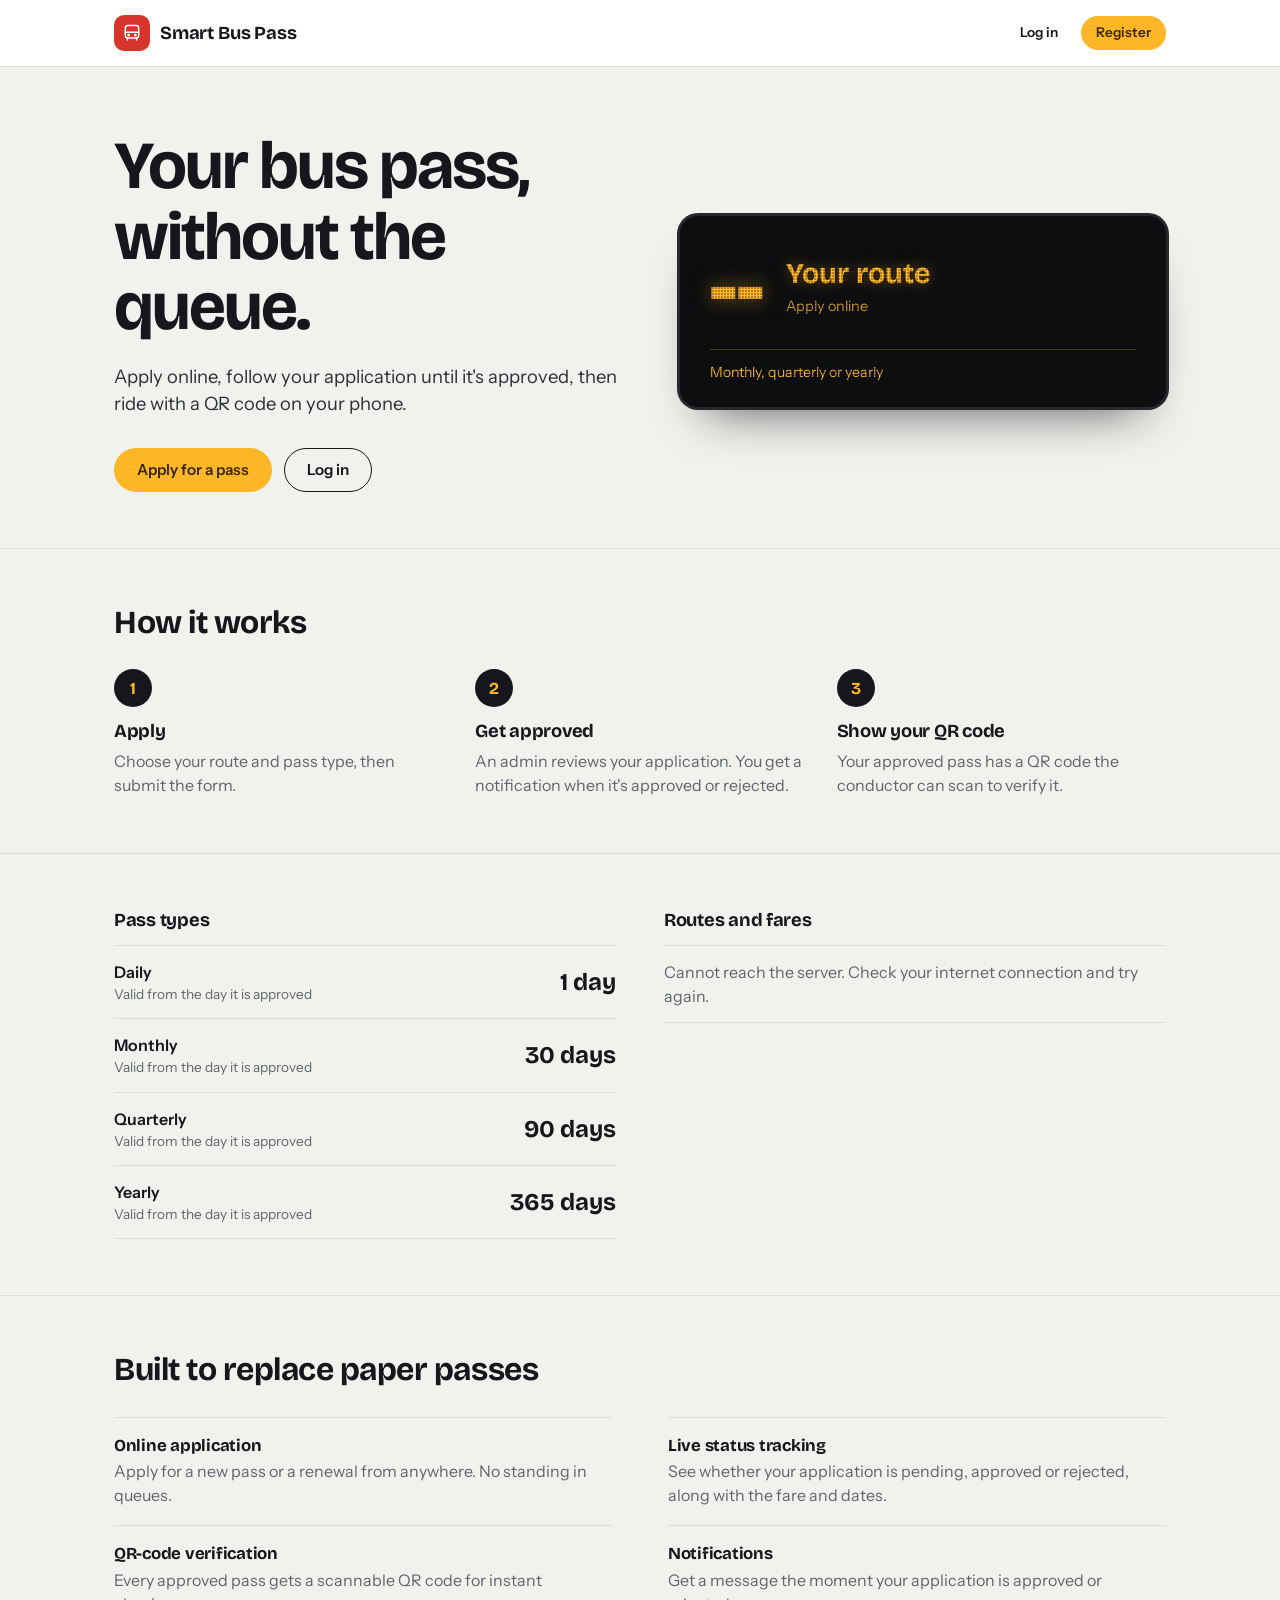
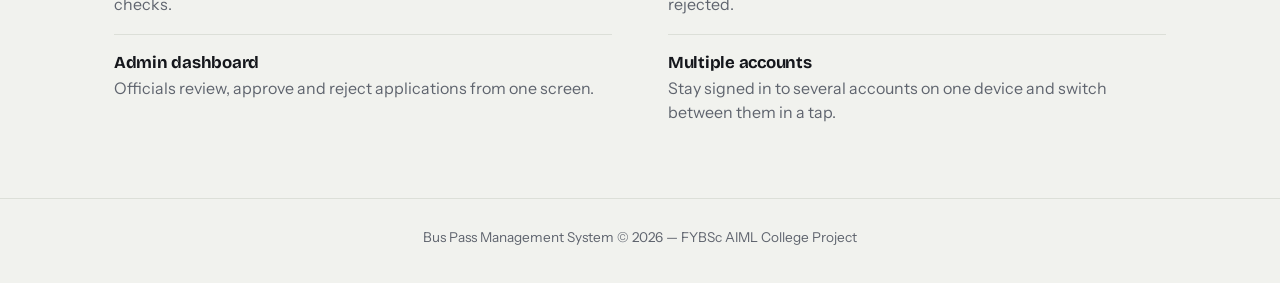
==== commit 99508da5: "Add daily pass, trip type and strict pricing" ====
--- a/index.html
+++ b/index.html
@@ -19,7 +19,7 @@
       <div>
         <h1>Your bus pass, without the queue.</h1>
         <p class="lede">Apply online, follow your application until it's approved, then ride with a QR code on your phone.</p>
-        <div class="hero-cta">
+        <div class="hero-cta" id="heroCta">
           <a class="btn btn-accent" href="register.html">Apply for a pass</a>
           <a class="btn btn-outline" href="login.html">Log in</a>
         </div>
@@ -96,11 +96,20 @@
 (function () {
   initNavbar('home');
 
+  /* Someone is already logged in: replace "Log in" with a way back into the app */
+  const me = getCurrentUser();
+  if (me) {
+    document.getElementById('heroCta').innerHTML = me.role === 'admin'
+      ? '<a class="btn btn-accent" href="admin.html">Open admin panel</a>'
+      : '<a class="btn btn-accent" href="dashboard.html">Go to my dashboard</a>' +
+        '<a class="btn btn-outline" href="apply.html">Apply for a pass</a>';
+  }
+
   /* Pass types: how long each one lasts */
   document.getElementById('typeList').innerHTML = Object.keys(PASS_TYPES).map(function (key) {
     const p = PASS_TYPES[key];
     return '<li><span class="fare-name">' + p.label + '<span class="fare-note">Valid from the day it is approved</span></span>' +
-      '<span class="fare-price">' + p.days + ' days</span></li>';
+      '<span class="fare-price">' + plural(p.days, 'day') + '</span></li>';
   }).join('');
 
   /* Routes and fares come from the backend */
--- a/css/style.css
+++ b/css/style.css
@@ -248,20 +248,21 @@
 .search .control{padding-left:38px;}
 
 /* Pass type tiles */
-.tiles{display:grid;grid-template-columns:repeat(3,1fr);gap:10px;}
+.tiles{display:grid;grid-template-columns:repeat(4,1fr);gap:10px;}
 .tile{position:relative;display:block;}
 .tile input{position:absolute;inset:0;opacity:0;cursor:pointer;margin:0;}
 .tile-body{
-  display:block;height:100%;border:1.5px solid var(--line);border-radius:12px;padding:12px 14px;
+  display:block;height:100%;border:1.5px solid var(--line);border-radius:12px;padding:12px;
   background:#fff;transition:border-color .15s,background .15s;
 }
 .tile:hover .tile-body{border-color:var(--ink-soft);}
 .tile input:checked + .tile-body{border-color:var(--ink);background:#fff8e2;box-shadow:inset 0 0 0 1px var(--ink);}
 .tile input:focus-visible + .tile-body{outline:2px solid var(--ink);outline-offset:2px;}
 .tile-name{display:block;font-weight:600;font-size:.9rem;}
-.tile-price{display:block;font:700 1.35rem var(--display);margin-top:2px;}
+.tile-price{display:block;font:700 1.2rem var(--display);margin-top:2px;overflow-wrap:anywhere;}
 .tile-sub{display:block;color:var(--muted);font-size:.8rem;}
-@media(max-width:520px){.tiles{grid-template-columns:1fr;}}
+@media(max-width:700px){.tiles{grid-template-columns:1fr 1fr;}}
+.tiles.tiles-2{grid-template-columns:1fr 1fr;}
 
 /* ===== Buttons ===== */
 .btn{
@@ -383,7 +384,7 @@
 .summary dl{margin-top:18px;border-top:1px solid #383c46;}
 .summary dl div{display:flex;justify-content:space-between;padding:11px 0;border-bottom:1px solid #383c46;font-size:.93rem;}
 .summary dt{color:#c9ccd3;}
-.summary .total{display:flex;justify-content:space-between;align-items:baseline;margin-top:16px;}
+.summary .total{display:flex;justify-content:space-between;align-items:baseline;gap:14px;flex-wrap:wrap;margin-top:16px;}
 .summary .total b{font:700 2.1rem var(--display);color:var(--lamp);}
 @media(max-width:900px){.apply-grid{grid-template-columns:1fr;}.summary{position:static;order:-1;}}
 
